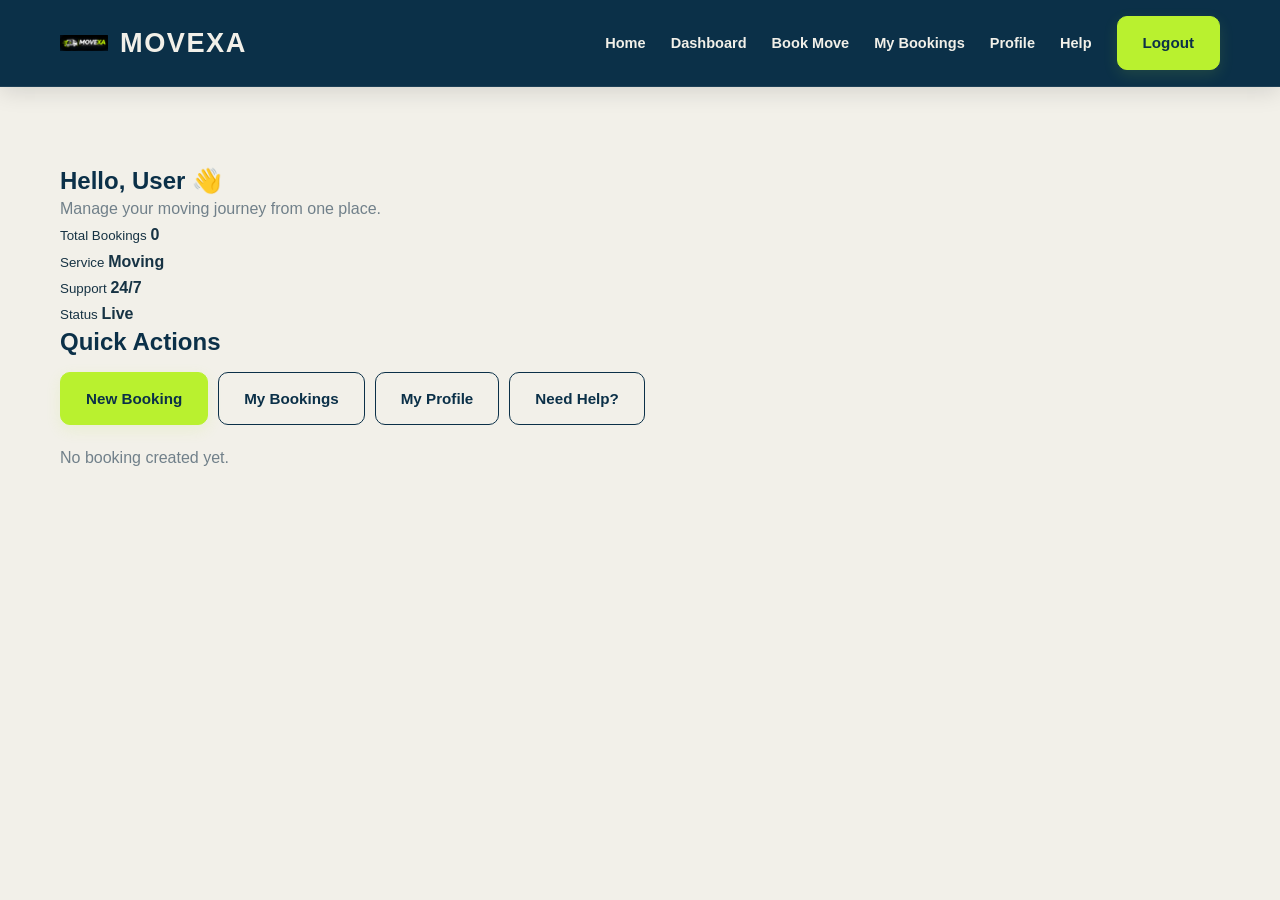
==== html/dashboard.html @ 4fb20a84 "Initial MOVEXA project upload" ====
<!DOCTYPE html>
<html lang="en">

<head>

    <meta charset="UTF-8">

    <meta name="viewport"
        content="width=device-width, initial-scale=1.0">

    <title>MOVEXA | Dashboard</title>

    <link rel="stylesheet"
        href="../css/style.css">

</head>

<body>

<header class="navbar">

    <div class="container nav-inner">

        <a class="logo" href="index.html">

            <img src="../images/logo.png"
                alt="MOVEXA Logo">

            MOVEXA

        </a>

        <nav class="nav-links">

            <a href="index.html">Home</a>

            <a href="dashboard.html">Dashboard</a>

            <a href="booking.html">Book Move</a>

            <a href="bookings.html">My Bookings</a>

            <a href="profile.html">Profile</a>

            <a href="help.html">Help</a>

            <button
                class="btn btn-primary"
                onclick="logout()">

                Logout

            </button>

        </nav>

    </div>

</header>


<section class="page">

    <div class="container">

        <div class="page-title">

            <h1>
                Hello,
                <span id="userName">User</span> 👋
            </h1>

            <p>
                Manage your moving journey
                from one place.
            </p>

        </div>


        <div class="dashboard-grid">

            <div class="stat">

                <small>
                    Total Bookings
                </small>

                <strong id="totalBookings">
                    0
                </strong>

            </div>


            <div class="stat">

                <small>
                    Service
                </small>

                <strong>
                    Moving
                </strong>

            </div>


            <div class="stat">

                <small>
                    Support
                </small>

                <strong>
                    24/7
                </strong>

            </div>


            <div class="stat">

                <small>
                    Status
                </small>

                <strong>
                    Live
                </strong>

            </div>

        </div>


        <div class="card">

            <h2>
                Quick Actions
            </h2>


            <div
                style="display:flex;gap:10px;flex-wrap:wrap;margin-top:15px">

                <a
                    class="btn btn-primary"
                    href="booking.html">

                    New Booking

                </a>


                <a
                    class="btn btn-secondary"
                    href="bookings.html">

                    My Bookings

                </a>


                <a
                    class="btn btn-secondary"
                    href="profile.html">

                    My Profile

                </a>


                <a
                    class="btn btn-secondary"
                    href="help.html">

                    Need Help?

                </a>

            </div>


            <p
                id="lastBooking"
                class="muted"
                style="margin-top:20px">

                No booking created yet.

            </p>

        </div>

    </div>

</section>


<script src="../js/script.js"></script>

</body>
</html>
---- css/style.css ----
/* =========================================================
   MOVEXA - COMPLETE WEBSITE STYLESHEET
   Theme: Deep Midnight Teal + Soft Pearl + Neon Lime
   Homepage: Premium Reference-Inspired Design
   Other Pages: Login, Register, Booking, Dashboard, Admin,
                Profile, Contact, Help and About
========================================================= */


/* =========================================================
   1. ROOT VARIABLES
========================================================= */

:root {
    --primary: #0B3048;
    --primary-dark: #08283D;
    --primary-light: #164B63;

    --background: #F2F0E9;
    --surface: #FFFFFF;
    --surface-light: #F8F9F5;

    --accent: #B9F12F;
    --accent-hover: #A6DC20;

    --text: #173344;
    --muted: #71808A;

    --border: #DDE3E4;
    --border-dark: #C8D2D5;

    --success: #18865B;
    --success-bg: #E2F6E9;

    --warning: #D99B25;
    --warning-bg: #FFF2D5;

    --danger: #D94848;
    --danger-bg: #FCE5E5;

    --info: #17577C;
    --info-bg: #E3EFF8;

    --shadow-sm: 0 5px 15px rgba(11, 48, 72, 0.06);
    --shadow: 0 12px 35px rgba(11, 48, 72, 0.09);
    --shadow-lg: 0 20px 50px rgba(11, 48, 72, 0.14);

    --radius-sm: 8px;
    --radius: 16px;
    --radius-lg: 22px;

    --transition: all 0.25s ease;
}


/* =========================================================
   2. RESET AND BASE STYLES
========================================================= */

* {
    margin: 0;
    padding: 0;
    box-sizing: border-box;
}

html {
    scroll-behavior: smooth;
    scroll-padding-top: 100px;
}

body {
    font-family: "Segoe UI", Arial, sans-serif;
    background: var(--background);
    color: var(--text);
    line-height: 1.65;
    overflow-x: hidden;
}

img {
    display: block;
    max-width: 100%;
}

a {
    color: var(--primary-light);
    text-decoration: none;
    transition: var(--transition);
}

a:hover {
    color: var(--primary);
}

button,
input,
select,
textarea {
    font: inherit;
}

button {
    cursor: pointer;
}

ul,
ol {
    list-style-position: inside;
}

h1,
h2,
h3,
h4,
h5,
h6 {
    color: var(--primary);
    line-height: 1.2;
    font-weight: 750;
}

p {
    color: var(--muted);
}

::selection {
    background: var(--accent);
    color: var(--primary);
}


/* =========================================================
   3. COMMON LAYOUT
========================================================= */

.container {
    width: min(1160px, 92%);
    margin: 0 auto;
}

section {
    padding: 80px 0;
}

.center {
    text-align: center;
}

.muted {
    color: var(--muted);
}

.text-primary {
    color: var(--primary);
}

.text-success {
    color: var(--success);
}

.text-danger {
    color: var(--danger);
}

.text-warning {
    color: var(--warning);
}

.hidden {
    display: none !important;
}


/* =========================================================
   4. NAVBAR
========================================================= */

.navbar {
    width: 100%;
    background: var(--primary);
    position: sticky;
    top: 0;
    z-index: 1000;
    border-bottom: 1px solid rgba(255, 255, 255, 0.08);
    box-shadow: 0 5px 22px rgba(0, 0, 0, 0.12);
}

.nav-inner {
    width: min(1160px, 92%);
    min-height: 86px;
    margin: auto;
    display: flex;
    align-items: center;
    justify-content: space-between;
    gap: 25px;
}


/* Logo */

.logo {
    display: flex;
    align-items: center;
    gap: 12px;
    color: var(--background);
    font-size: 1.7rem;
    font-weight: 850;
    letter-spacing: 1.5px;
    flex-shrink: 0;
}

.logo img {
    width: 48px;
    height: 48px;
    object-fit: contain;
}

.logo:hover {
    color: var(--accent);
}


/* Navigation Links */

.nav-links {
    display: flex;
    align-items: center;
    justify-content: flex-end;
    gap: 25px;
}

.nav-links a {
    color: #F2F0E9;
    font-size: 0.91rem;
    font-weight: 650;
    white-space: nowrap;
    transition: var(--transition);
}

.nav-links a:hover,
.nav-links a.active {
    color: var(--accent);
}


/* Login Navigation */

.nav-links .nav-login {
    padding: 10px 16px;
    border: 1px solid rgba(255, 255, 255, 0.35);
    border-radius: var(--radius-sm);
}

.nav-links .nav-login:hover {
    border-color: var(--accent);
}


/* Register and Book Navigation */

.nav-links .nav-register {
    padding: 12px 19px;
    background: var(--accent);
    color: var(--primary);
    border-radius: var(--radius-sm);
    font-weight: 800;
}

.nav-links .nav-register:hover {
    background: var(--accent-hover);
    color: var(--primary);
    transform: translateY(-2px);
}


/* Dynamic Auth Navigation */

#authArea {
    display: flex;
    align-items: center;
    gap: 15px;
}

#authArea a {
    color: var(--background);
    font-weight: 650;
}


/* =========================================================
   5. BUTTONS
========================================================= */

.btn {
    display: inline-flex;
    align-items: center;
    justify-content: center;
    gap: 9px;

    padding: 13px 25px;

    border: 1px solid transparent;
    border-radius: 10px;

    background: var(--accent);
    color: var(--primary);

    font-size: 0.95rem;
    font-weight: 800;

    cursor: pointer;
    transition: var(--transition);

    box-shadow: 0 5px 15px rgba(185, 241, 47, 0.12);
}

.btn:hover {
    background: var(--accent-hover);
    color: var(--primary);
    transform: translateY(-3px);
    box-shadow: 0 9px 22px rgba(185, 241, 47, 0.24);
}

.btn:active {
    transform: translateY(0);
}


/* Primary Button */

.btn-primary {
    background: var(--accent);
    color: var(--primary);
    border-color: var(--accent);
}

.btn-primary:hover {
    background: var(--accent-hover);
    color: var(--primary);
}


/* Secondary Button */

.btn-secondary {
    background: transparent;
    color: var(--primary);
    border: 1px solid var(--primary);
    box-shadow: none;
}

.btn-secondary:hover {
    background: var(--primary);
    color: var(--background);
}


/* Dark Button */

.btn-dark {
    background: var(--primary);
    color: var(--background);
    border-color: var(--primary);
}

.btn-dark:hover {
    background: var(--primary-light);
    color: #FFFFFF;
}


/* Danger Button */

.btn-danger {
    background: var(--danger);
    color: #FFFFFF;
    border-color: var(--danger);
    box-shadow: none;
}

.btn-danger:hover {
    background: #BD3535;
    color: #FFFFFF;
}


/* Success Button */

.btn-success {
    background: var(--success);
    color: #FFFFFF;
    border-color: var(--success);
    box-shadow: none;
}

.btn-success:hover {
    background: #116C48;
    color: #FFFFFF;
}


/* =========================================================
   6. HOMEPAGE HERO SECTION
========================================================= */

.hero {
    position: relative;
    background: var(--background);
    color: var(--primary);
    padding: 85px 0 75px;
    overflow: hidden;
}

.hero-grid {
    display: grid;
    grid-template-columns: 1.05fr 0.95fr;
    align-items: center;
    gap: 65px;
}

.hero-content {
    max-width: 620px;
}


/* Hero Label */

.hero-label {
    display: inline-block;
    color: #527080;
    font-size: 0.78rem;
    font-weight: 850;
    letter-spacing: 3px;
    margin-bottom: 23px;
}


/* Hero Heading */

.hero h1 {
    color: var(--primary);
    font-size: clamp(3.2rem, 5.5vw, 5.2rem);
    line-height: 1.04;
    letter-spacing: -3px;
    font-weight: 850;
}

.hero h1 span {
    color: #8BBE16;
}


/* Hero Description */

.hero p {
    color: #647681;
    font-size: 1.06rem;
    line-height: 1.8;
    max-width: 510px;
    margin: 24px 0 30px;
}


/* Hero Buttons */

.hero-buttons {
    display: flex;
    flex-wrap: wrap;
    align-items: center;
    gap: 15px;
}

.hero-buttons .btn {
    min-height: 52px;
    padding: 14px 23px;
    border-radius: 8px;
}

.hero-buttons .btn-primary {
    background: var(--accent);
    color: var(--primary);
    border: 1px solid var(--accent);
}

.hero-buttons .btn-primary:hover {
    background: var(--accent-hover);
    color: var(--primary);
}

.hero-buttons .btn-secondary {
    background: transparent;
    color: var(--primary);
    border: 1px solid #AAB8B9;
    box-shadow: none;
}

.hero-buttons .btn-secondary:hover {
    background: var(--primary);
    color: var(--background);
    border-color: var(--primary);
}


/* Hero Statistics */

.hero-trust {
    display: flex;
    flex-wrap: wrap;
    gap: 35px;
    margin-top: 42px;
    padding-top: 25px;
    border-top: 1px solid #D9DEDA;
}

.trust-item {
    display: flex;
    flex-direction: column;
    gap: 3px;
}

.trust-item strong {
    color: var(--primary);
    font-size: 1.75rem;
    line-height: 1.2;
    font-weight: 850;
}

.trust-item strong span {
    color: #8BBE16;
}

.trust-item small {
    color: var(--muted);
    font-size: 0.8rem;
}


/* Hero Image */

.hero-image-box {
    position: relative;
    width: 100%;
    min-width: 0;
    overflow: hidden;
    border-radius: 22px;
    background: #DDE6DF;
    box-shadow: var(--shadow-lg);
}

.hero-image-box > img {
    width: 100%;
    height: 440px;
    object-fit: cover;
    display: block;
    transition: transform 0.5s ease;
}

.hero-image-box:hover > img {
    transform: scale(1.035);
}


/* Hero Image Caption */

.hero-image-caption {
    position: absolute;
    left: 18px;
    right: 18px;
    bottom: 18px;

    display: flex;
    align-items: center;
    gap: 13px;

    padding: 15px 18px;

    background: rgba(255, 255, 255, 0.95);
    border-radius: 12px;

    box-shadow: var(--shadow);
}

.caption-icon {
    width: 38px;
    height: 38px;
    flex-shrink: 0;

    display: grid;
    place-items: center;

    border-radius: 50%;
    background: var(--accent);
    color: var(--primary);

    font-size: 1.2rem;
    font-weight: 900;
}

.hero-image-caption strong,
.hero-image-caption small {
    display: block;
}

.hero-image-caption strong {
    color: var(--primary);
    font-size: 0.92rem;
}

.hero-image-caption small {
    color: var(--muted);
    font-size: 0.8rem;
}


/* Compatibility with older hero classes */

.hero-image {
    width: 100%;
    overflow: hidden;
    border-radius: 20px;
}

.hero-image img {
    width: 100%;
    height: 410px;
    object-fit: cover;
    border-radius: 20px;
}

.hero-content .tag,
.hero-tag {
    color: #769D16;
    text-transform: uppercase;
    font-size: 0.82rem;
    font-weight: 800;
    letter-spacing: 3px;
}


/* =========================================================
   7. HOMEPAGE FEATURE BAR
========================================================= */

.feature-bar {
    background: var(--primary);
    padding: 25px 0;
}

.feature-bar-grid {
    display: grid;
    grid-template-columns: repeat(4, 1fr);
    gap: 20px;
}

.feature-item {
    display: flex;
    align-items: center;
    gap: 13px;
    padding: 10px;
}

.feature-symbol {
    width: 43px;
    height: 43px;
    flex-shrink: 0;

    display: grid;
    place-items: center;

    background: rgba(185, 241, 47, 0.12);
    border: 1px solid rgba(185, 241, 47, 0.35);
    color: var(--accent);

    border-radius: 50%;
    font-size: 1.25rem;
    font-weight: 800;
}

.feature-item strong,
.feature-item small {
    display: block;
}

.feature-item strong {
    color: #FFFFFF;
    font-size: 0.91rem;
}

.feature-item small {
    color: #B9C9CE;
    font-size: 0.77rem;
}


/* =========================================================
   8. SECTION HEADINGS
========================================================= */

.section-heading {
    text-align: center;
    max-width: 760px;
    margin: 0 auto 48px;
}

.section-label {
    display: inline-block;
    color: #769D16;
    font-size: 0.76rem;
    font-weight: 850;
    letter-spacing: 2.5px;
    margin-bottom: 13px;
}

.section-heading h2,
.why-content h2 {
    color: var(--primary);
    font-size: clamp(2rem, 4vw, 3rem);
    letter-spacing: -1.2px;
}

.section-heading p {
    margin-top: 14px;
    font-size: 1rem;
    line-height: 1.7;
}


/* =========================================================
   9. SERVICES SECTION
========================================================= */

.services-section {
    background: var(--background);
    padding: 90px 0;
}

.services-grid {
    display: grid;
    grid-template-columns: repeat(3, 1fr);
    gap: 25px;
}

.service-card {
    padding: 0;
    overflow: hidden;

    background: var(--surface);
    border: 1px solid var(--border);
    border-radius: 17px;

    box-shadow: var(--shadow-sm);
    transition: var(--transition);
}

.service-card:hover {
    transform: translateY(-7px);
    border-color: var(--accent);
    box-shadow: var(--shadow);
}


/* Service Image Wrapper */

.service-image {
    width: 100%;
    height: 220px;
    overflow: hidden;
    background: #E5EAE6;
}

.service-image img {
    width: 100%;
    height: 100%;
    object-fit: cover;
    margin: 0;
    border-radius: 0;
    transition: transform 0.4s ease;
}

.service-card:hover .service-image img {
    transform: scale(1.04);
}


/* Old Service Image Compatibility */

.service-card > img {
    width: 100%;
    height: 190px;
    object-fit: cover;
    margin-bottom: 0;
    border-radius: 12px;
}


/* Service Content */

.service-content {
    padding: 25px;
}

.service-number {
    display: inline-block;
    color: #8BBE16;
    font-size: 0.83rem;
    font-weight: 900;
    margin-bottom: 12px;
}

.service-card h3 {
    color: var(--primary);
    font-size: 1.3rem;
    margin-bottom: 12px;
}

.service-card p {
    font-size: 0.95rem;
    line-height: 1.75;
}

.service-link {
    display: inline-block;
    color: var(--primary);
    font-weight: 800;
    margin-top: 20px;
}

.service-link:hover {
    color: #769D16;
}


/* =========================================================
   10. WHY CHOOSE MOVEXA
========================================================= */

.why-section {
    background: var(--surface);
    padding: 90px 0;
}

.why-grid {
    display: grid;
    grid-template-columns: 1fr 1fr;
    align-items: center;
    gap: 65px;
}

.why-image {
    overflow: hidden;
    border-radius: 20px;
    background: #E5EAE6;
    box-shadow: var(--shadow);
}

.why-image img {
    width: 100%;
    height: 440px;
    object-fit: cover;
}

.why-content > p {
    margin: 18px 0 28px;
    line-height: 1.8;
}

.why-list {
    display: flex;
    flex-direction: column;
    gap: 23px;
}

.why-item {
    display: flex;
    align-items: flex-start;
    gap: 15px;
}

.why-icon {
    width: 35px;
    height: 35px;
    flex-shrink: 0;

    display: grid;
    place-items: center;

    background: var(--accent);
    color: var(--primary);
    border-radius: 50%;

    font-weight: 900;
}

.why-item h3 {
    font-size: 1.05rem;
    margin-bottom: 5px;
}

.why-item p {
    font-size: 0.9rem;
    line-height: 1.65;
}


/* =========================================================
   11. HOW IT WORKS
========================================================= */

.steps-section {
    background: var(--background);
    padding: 90px 0;
}

.steps-grid {
    display: grid;
    grid-template-columns: repeat(3, 1fr);
    gap: 23px;
}

.step-card {
    text-align: left;
    padding: 32px;

    background: var(--surface);
    border: 1px solid var(--border);
    border-radius: var(--radius);

    box-shadow: var(--shadow-sm);
    transition: var(--transition);
}

.step-card:hover {
    transform: translateY(-6px);
    border-color: var(--accent);
    box-shadow: var(--shadow);
}

.step-number {
    width: 49px;
    height: 49px;

    display: grid;
    place-items: center;

    margin: 0 0 23px;

    background: var(--accent);
    color: var(--primary);
    border-radius: 12px;

    font-weight: 900;
}

.step-card h3 {
    margin-bottom: 12px;
    font-size: 1.15rem;
}

.step-card p {
    font-size: 0.92rem;
    line-height: 1.7;
}


/* =========================================================
   12. CTA SECTION
========================================================= */

.cta-section {
    background: var(--surface);
    padding: 70px 0;
}

.cta-box {
    display: flex;
    align-items: center;
    justify-content: space-between;
    gap: 30px;

    padding: 55px;

    background: var(--primary);
    border-radius: 20px;
}

.cta-box h2 {
    color: #FFFFFF;
    font-size: clamp(1.8rem, 3vw, 2.7rem);
    margin-bottom: 13px;
}

.cta-box p {
    color: #C5D3D8;
}

.cta-box .section-label {
    color: var(--accent);
}

.cta {
    background: var(--primary);
    color: var(--background);
    text-align: center;
    border-radius: 24px;
    padding: 55px 30px;
}

.cta h2 {
    color: var(--background);
    margin-bottom: 15px;
}

.cta p {
    color: #D0DCE0;
    margin-bottom: 25px;
}


/* =========================================================
   13. FOOTER
========================================================= */

.footer,
footer {
    background: var(--primary-dark);
    color: var(--background);
    padding: 65px 0 0;
    margin-top: 0;
}

.footer-grid {
    display: grid;
    grid-template-columns: 1.4fr 1fr 1fr 1.2fr;
    gap: 35px;
}

.footer-logo {
    display: inline-block;
    color: #FFFFFF;
    font-size: 1.7rem;
    font-weight: 900;
    letter-spacing: 1.5px;
    margin-bottom: 12px;
}

.footer-logo:hover {
    color: var(--accent);
}

.footer-tagline {
    color: var(--accent) !important;
    font-weight: 700;
    margin-bottom: 10px;
}

.footer-grid h3,
footer h3,
footer h4 {
    color: #FFFFFF;
    font-size: 1.05rem;
    margin-bottom: 18px;
}

.footer-grid p,
footer p {
    color: #C5D3D8;
    font-size: 0.9rem;
    line-height: 1.8;
}

.footer-grid a:not(.footer-logo),
footer a:not(.footer-logo) {
    display: block;
    width: fit-content;
    color: #C5D3D8;
    margin-bottom: 11px;
    font-size: 0.9rem;
}

.footer-grid a:hover,
footer a:hover {
    color: var(--accent);
}

.footer-grid .footer-help,
.footer-help {
    color: var(--accent) !important;
    font-weight: 800;
    margin-top: 14px;
}


/* Footer Bottom */

.footer-bottom {
    border-top: 1px solid rgba(242, 240, 233, 0.17);
    margin-top: 50px;
    padding: 20px 0;
}

.footer-bottom-inner {
    display: flex;
    align-items: center;
    justify-content: space-between;
    gap: 15px;
}

.footer-bottom p {
    color: #AFC1C8;
    font-size: 0.83rem;
}


/* =========================================================
   14. FORMS
========================================================= */

.form-section {
    min-height: 75vh;
    display: flex;
    align-items: center;
    justify-content: center;
    padding: 60px 18px;
}

.form-container,
.auth-card {
    width: min(560px, 100%);
    background: var(--surface);
    border: 1px solid var(--border);
    padding: 38px;
    border-radius: var(--radius-lg);
    box-shadow: var(--shadow);
}

.form-container h1,
.auth-card h1 {
    font-size: 2.1rem;
    margin-bottom: 8px;
}

.form-container > p,
.auth-card > p {
    margin-bottom: 25px;
}

.form-container form,
.auth-card form {
    display: flex;
    flex-direction: column;
    gap: 15px;
}


/* Labels */

label {
    display: block;
    color: var(--primary);
    font-weight: 650;
    margin-bottom: 6px;
}


/* Inputs */

input,
select,
textarea {
    width: 100%;
    padding: 13px 15px;

    background: #FCFCFA;
    color: var(--text);

    border: 1px solid var(--border);
    border-radius: 10px;

    outline: none;
    transition: var(--transition);
}

input:focus,
select:focus,
textarea:focus {
    border-color: var(--primary-light);
    box-shadow: 0 0 0 3px rgba(11, 48, 72, 0.09);
    background: #FFFFFF;
}

input::placeholder,
textarea::placeholder {
    color: #9AA5AA;
}

textarea {
    min-height: 120px;
    resize: vertical;
}

input[type="checkbox"],
input[type="radio"] {
    width: auto;
}

input[type="file"] {
    padding: 10px;
}

input:disabled,
select:disabled,
textarea:disabled {
    background: #ECEFEC;
    cursor: not-allowed;
}


/* Form Buttons */

.form-container .btn,
.auth-card .btn {
    width: 100%;
    margin-top: 8px;
}

.form-container a,
.auth-card a {
    color: var(--primary-light);
    font-weight: 700;
}


/* =========================================================
   15. ALERT MESSAGES
========================================================= */

.alert {
    display: none;
    padding: 13px 16px;
    margin: 15px 0;
    border-radius: 9px;
    font-size: 0.92rem;
    font-weight: 650;
}

.alert.show {
    display: block;
}

.alert.success {
    background: var(--success-bg);
    color: var(--success);
    border: 1px solid #B7E6C7;
}

.alert.error {
    background: var(--danger-bg);
    color: var(--danger);
    border: 1px solid #F3BDBD;
}

.alert.warning {
    background: var(--warning-bg);
    color: #91600B;
    border: 1px solid #F2D69B;
}


/* =========================================================
   16. DASHBOARD
========================================================= */

.dashboard {
    padding: 45px 0;
    min-height: 70vh;
}

.dashboard h1 {
    font-size: 2.4rem;
    margin-bottom: 25px;
}

.dashboard h2 {
    margin-bottom: 20px;
}

.stats-grid {
    display: grid;
    grid-template-columns: repeat(4, 1fr);
    gap: 20px;
    margin-bottom: 35px;
}

.stat-card {
    background: var(--surface);
    border: 1px solid var(--border);
    border-radius: var(--radius);
    padding: 25px;
    box-shadow: var(--shadow-sm);
    transition: var(--transition);
}

.stat-card:hover {
    transform: translateY(-4px);
    box-shadow: var(--shadow);
}

.stat-card h3 {
    font-size: 2rem;
    margin-top: 8px;
    color: var(--primary);
}

.stat-card p {
    font-size: 0.9rem;
}


/* =========================================================
   17. TABLES
========================================================= */

.table-container {
    width: 100%;
    overflow-x: auto;

    background: var(--surface);
    border-radius: var(--radius);
    border: 1px solid var(--border);

    box-shadow: var(--shadow-sm);
}

table {
    width: 100%;
    border-collapse: collapse;
    min-width: 600px;
}

th {
    background: var(--primary);
    color: var(--background);
    text-align: left;
    padding: 16px;
    font-size: 0.92rem;
    white-space: nowrap;
}

td {
    padding: 15px 16px;
    border-bottom: 1px solid var(--border);
    color: var(--text);
    font-size: 0.92rem;
}

tr:last-child td {
    border-bottom: none;
}

tr:hover td {
    background: #F7F8F2;
}

td .btn {
    padding: 8px 13px;
    font-size: 0.83rem;
}

td select {
    min-width: 120px;
    padding: 9px 11px;
}


/* =========================================================
   18. STATUS BADGES
========================================================= */

.badge {
    display: inline-block;
    padding: 5px 12px;
    border-radius: 30px;
    font-size: 0.8rem;
    font-weight: 750;
    white-space: nowrap;
}

.badge-pending {
    background: var(--warning-bg);
    color: #91600B;
}

.badge-confirmed,
.badge-completed {
    background: var(--success-bg);
    color: #176A3D;
}

.badge-assigned {
    background: var(--info-bg);
    color: #17577C;
}

.badge-transit {
    background: #E9E7FC;
    color: #5143A5;
}

.badge-danger {
    background: var(--danger-bg);
    color: var(--danger);
}

.badge.resolved {
    background: var(--success-bg);
    color: var(--success);
}

.badge.new {
    background: var(--info-bg);
    color: var(--info);
}


/* =========================================================
   19. PROFILE
========================================================= */

.profile-card {
    background: var(--surface);
    padding: 35px;
    border-radius: 20px;
    border: 1px solid var(--border);
    box-shadow: var(--shadow);
    max-width: 750px;
    margin: 35px auto;
}

.profile-card h2 {
    margin-bottom: 22px;
}

.profile-card form {
    display: flex;
    flex-direction: column;
    gap: 15px;
}


/* =========================================================
   20. HELP, CONTACT AND ABOUT
========================================================= */

.help-grid,
.contact-grid,
.about-grid {
    display: grid;
    grid-template-columns: repeat(2, 1fr);
    gap: 35px;
    align-items: center;
}

.help-card,
.contact-card,
.about-card {
    background: var(--surface);
    padding: 30px;
    border: 1px solid var(--border);
    border-radius: var(--radius);
    box-shadow: var(--shadow-sm);
}

.help-card h3,
.contact-card h3,
.about-card h3 {
    margin-bottom: 12px;
}

.help-card p,
.contact-card p,
.about-card p {
    line-height: 1.75;
}

.help-card a,
.contact-card a,
.about-card a {
    color: var(--primary-light);
    font-weight: 700;
}


/* =========================================================
   21. BOOKING CARDS
========================================================= */

.booking-grid {
    display: grid;
    grid-template-columns: repeat(2, 1fr);
    gap: 22px;
}

.booking-card {
    background: var(--surface);
    border: 1px solid var(--border);
    border-radius: var(--radius);
    padding: 25px;
    box-shadow: var(--shadow-sm);
    transition: var(--transition);
}

.booking-card:hover {
    transform: translateY(-4px);
    border-color: var(--accent);
    box-shadow: var(--shadow);
}

.booking-card h3 {
    margin-bottom: 12px;
}

.booking-card p {
    margin-bottom: 10px;
}


/* =========================================================
   22. ADMIN PANEL
========================================================= */

.admin-panel {
    background: var(--surface);
    padding: 28px;
    border: 1px solid var(--border);
    border-radius: var(--radius);
    box-shadow: var(--shadow-sm);
    margin-bottom: 25px;
}

.admin-panel h2 {
    font-size: 1.7rem;
    margin-bottom: 20px;
}

.admin-panel .table-container {
    margin-top: 15px;
}


/* =========================================================
   23. GENERAL CARDS AND FEATURES
========================================================= */

.features-grid {
    display: grid;
    grid-template-columns: repeat(3, 1fr);
    gap: 25px;
}

.feature-card {
    background: var(--surface);
    border: 1px solid var(--border);
    padding: 30px;
    border-radius: var(--radius);
    box-shadow: var(--shadow-sm);
    transition: var(--transition);
}

.feature-card:hover {
    transform: translateY(-7px);
    border-color: var(--accent);
    box-shadow: var(--shadow);
}

.feature-card h3 {
    margin-bottom: 12px;
}

.feature-card p {
    font-size: 0.95rem;
}


/* =========================================================
   24. GENERAL IMAGE STYLES
========================================================= */

img {
    transition: filter 0.3s ease, transform 0.3s ease;
}

.service-card img,
.hero-image img {
    filter: saturate(0.92) contrast(1.02);
}

.service-card img:hover {
    filter: saturate(1.05);
}


/* =========================================================
   25. GENERAL HOVER AND FOCUS EFFECTS
========================================================= */

button,
.btn,
.service-card,
.feature-card,
.booking-card {
    -webkit-tap-highlight-color: transparent;
}

button:focus-visible,
a:focus-visible,
input:focus-visible,
select:focus-visible,
textarea:focus-visible {
    outline: 3px solid var(--accent);
    outline-offset: 3px;
}


/* =========================================================
   26. EMPTY STATES
========================================================= */

.empty-state {
    text-align: center;
    padding: 45px 20px;
    background: var(--surface);
    border: 1px dashed var(--border-dark);
    border-radius: var(--radius);
}

.empty-state h3 {
    margin-bottom: 10px;
}

.empty-state p {
    margin-bottom: 18px;
}


/* =========================================================
   27. RESPONSIVE TABLET
========================================================= */

@media (max-width: 1000px) {

    .nav-inner {
        flex-wrap: wrap;
        justify-content: center;
        padding: 15px 0;
    }

    .nav-links {
        justify-content: center;
        flex-wrap: wrap;
        gap: 15px 20px;
    }

    .hero-grid {
        grid-template-columns: 1fr 0.9fr;
        gap: 30px;
    }

    .hero h1 {
        font-size: 3.4rem;
    }

    .hero-image-box > img {
        height: 380px;
    }

    .feature-bar-grid {
        grid-template-columns: repeat(2, 1fr);
    }

    .services-grid,
    .features-grid {
        grid-template-columns: repeat(2, 1fr);
    }

    .steps-grid {
        grid-template-columns: repeat(2, 1fr);
    }

    .stats-grid {
        grid-template-columns: repeat(2, 1fr);
    }

    .footer-grid {
        grid-template-columns: repeat(2, 1fr);
    }
}


/* =========================================================
   28. RESPONSIVE SMALL TABLET
========================================================= */

@media (max-width: 800px) {

    .hero-grid {
        grid-template-columns: 1fr;
        gap: 35px;
    }

    .hero-content {
        max-width: 700px;
    }

    .hero-image-box > img {
        height: 390px;
    }

    .why-grid {
        grid-template-columns: 1fr;
        gap: 35px;
    }

    .why-image img {
        height: 380px;
    }

    .cta-box {
        padding: 40px;
    }
}


/* =========================================================
   29. RESPONSIVE MOBILE
========================================================= */

@media (max-width: 650px) {

    section {
        padding: 55px 0;
    }

    .container {
        width: 90%;
    }


    /* Navbar */

    .nav-inner {
        align-items: center;
        flex-direction: column;
        gap: 14px;
    }

    .logo {
        font-size: 1.5rem;
    }

    .logo img {
        width: 42px;
        height: 42px;
    }

    .nav-links {
        width: 100%;
        justify-content: center;
        flex-wrap: wrap;
        gap: 12px 15px;
    }

    .nav-links a {
        font-size: 0.82rem;
    }

    .nav-links .nav-register {
        padding: 9px 13px;
    }


    /* Hero */

    .hero {
        padding: 55px 0;
    }

    .hero-grid {
        grid-template-columns: 1fr;
        gap: 35px;
    }

    .hero h1 {
        font-size: clamp(2.8rem, 12vw, 4rem);
        letter-spacing: -2px;
    }

    .hero p {
        font-size: 0.96rem;
    }

    .hero-buttons {
        gap: 11px;
    }

    .hero-trust {
        gap: 22px;
    }

    .trust-item strong {
        font-size: 1.5rem;
    }

    .trust-item small {
        font-size: 0.74rem;
    }

    .hero-image-box > img {
        height: 290px;
    }

    .hero-image-caption {
        left: 12px;
        right: 12px;
        bottom: 12px;
        padding: 11px;
    }


    /* Feature Bar */

    .feature-bar-grid {
        grid-template-columns: repeat(2, 1fr);
        gap: 10px;
    }

    .feature-item {
        gap: 9px;
        padding: 7px 0;
    }

    .feature-symbol {
        width: 36px;
        height: 36px;
    }

    .feature-item strong {
        font-size: 0.78rem;
    }

    .feature-item small {
        font-size: 0.69rem;
    }


    /* Headings */

    .section-heading {
        margin-bottom: 32px;
    }

    .section-heading h2,
    .why-content h2 {
        font-size: 2rem;
    }


    /* Cards */

    .services-grid,
    .features-grid,
    .steps-grid,
    .stats-grid,
    .booking-grid,
    .help-grid,
    .contact-grid,
    .about-grid {
        grid-template-columns: 1fr;
    }

    .service-image {
        height: 210px;
    }

    .why-image img {
        height: 300px;
    }


    /* CTA */

    .cta-box {
        flex-direction: column;
        align-items: flex-start;
        padding: 32px 23px;
    }

    .cta-box h2 {
        font-size: 1.9rem;
    }


    /* Footer */

    .footer-grid {
        grid-template-columns: 1fr 1fr;
        gap: 30px 20px;
    }

    .footer-bottom-inner {
        flex-direction: column;
        text-align: center;
    }


    /* Forms */

    .form-container,
    .auth-card {
        padding: 25px 20px;
    }


    /* Dashboard */

    .dashboard h1 {
        font-size: 1.9rem;
    }

    .profile-card {
        padding: 23px;
    }


    /* Admin */

    .admin-panel {
        padding: 20px 15px;
    }
}


/* =========================================================
   30. RESPONSIVE SMALL MOBILE
========================================================= */

@media (max-width: 380px) {

    .hero-buttons {
        flex-direction: column;
    }

    .hero-buttons .btn {
        width: 100%;
    }

    .hero-trust {
        gap: 15px;
    }

    .trust-item small {
        font-size: 0.68rem;
    }

    .feature-bar-grid {
        grid-template-columns: 1fr;
    }

    .footer-grid {
        grid-template-columns: 1fr;
    }

    .nav-links {
        gap: 10px;
    }

    .nav-links a {
        font-size: 0.77rem;
    }
}


/* =========================================================
   31. LARGE DESKTOP
========================================================= */

@media (min-width: 1400px) {

    .container {
        width: min(1240px, 90%);
    }

    .hero {
        padding: 100px 0 90px;
    }

    .hero-image-box > img {
        height: 490px;
    }
}


/* =========================================================
   32. REDUCED MOTION ACCESSIBILITY
========================================================= */

@media (prefers-reduced-motion: reduce) {

    *,
    *::before,
    *::after {
        scroll-behavior: auto !important;
        transition-duration: 0.01ms !important;
        animation-duration: 0.01ms !important;
    }
}

/* ==========================================
   MOVEXA GLOBAL FORM INPUT HIGHLIGHT
   Light Lime Green Border Theme
========================================== */

:root {
    --input-border: #C8E58A;
    --input-border-hover: #A8D957;
    --input-border-focus: #B9F12F;
    --input-background: #FBFDF5;
    --input-text: #0B3048;
    --input-placeholder: #84939A;
    --input-focus-shadow: rgba(185, 241, 47, 0.22);
}

/* ALL INPUT FIELDS */

input,
textarea,
select {
    border: 1.5px solid var(--input-border) !important;
    background-color: var(--input-background) !important;
    color: var(--input-text) !important;
    border-radius: 9px;
    outline: none;
    transition: border-color 0.25s ease,
                box-shadow 0.25s ease,
                background-color 0.25s ease;
}

/* INPUT HOVER */

input:hover,
textarea:hover,
select:hover {
    border-color: var(--input-border-hover) !important;
}

/* INPUT FOCUS */

input:focus,
textarea:focus,
select:focus {
    border: 2px solid var(--input-border-focus) !important;
    background-color: #FFFFFF !important;
    box-shadow: 0 0 0 4px var(--input-focus-shadow) !important;
    outline: none !important;
}

/* PLACEHOLDER TEXT */

input::placeholder,
textarea::placeholder {
    color: var(--input-placeholder) !important;
    opacity: 1;
}

/* DROPDOWN */

select {
    cursor: pointer;
}

/* TEXTAREA */

textarea {
    min-height: 110px;
    resize: vertical;
}

/* CHECKBOX */

input[type="checkbox"] {
    accent-color: #8DBD22;
    cursor: pointer;
}

/* RADIO BUTTON */

input[type="radio"] {
    accent-color: #8DBD22;
    cursor: pointer;
}

/* FILE INPUT */

input[type="file"] {
    padding: 10px;
    cursor: pointer;
}

/* DISABLED INPUT */

input:disabled,
textarea:disabled,
select:disabled {
    background-color: #EEF2E7 !important;
    border-color: #D8E1C9 !important;
    cursor: not-allowed;
    opacity: 0.7;
}

/* AUTOFILL */

input:-webkit-autofill {
    -webkit-text-fill-color: #0B3048 !important;
    -webkit-box-shadow: 0 0 0 1000px #FBFDF5 inset !important;
    border: 1.5px solid #C8E58A !important;
}

/* MOVEXA FORM LABELS */

form label {
    color: #0B3048;
    font-weight: 650;
}

/* FORM FIELD SPACING */

form input:not([type="checkbox"]):not([type="radio"]),
form select,
form textarea {
    margin-bottom: 16px;
}

/* LOGIN AND REGISTER INPUTS */

.auth-input {
    border: 1.5px solid #C8E58A !important;
    background: #FBFDF5 !important;
}

.auth-input:focus {
    border: 2px solid #B9F12F !important;
    box-shadow: 0 0 0 4px rgba(185, 241, 47, 0.22) !important;
}

/* BOOKING AND HELP FORMS */

.booking-form input,
.booking-form select,
.booking-form textarea,
.help-form input,
.help-form select,
.help-form textarea {
    border: 1.5px solid #C8E58A !important;
    background: #FBFDF5 !important;
}

.booking-form input:focus,
.booking-form select:focus,
.booking-form textarea:focus,
.help-form input:focus,
.help-form select:focus,
.help-form textarea:focus {
    border: 2px solid #B9F12F !important;
    box-shadow: 0 0 0 4px rgba(185, 241, 47, 0.22) !important;
}

/* MOVEXA SUCCESS POPUP ANIMATION */

@keyframes popupFade {
    from {
        opacity: 0;
    }

    to {
        opacity: 1;
    }
}

@keyframes popupScale {
    from {
        opacity: 0;
        transform: scale(0.8) translateY(20px);
    }

    to {
        opacity: 1;
        transform: scale(1) translateY(0);
    }
}


/* =========================================================
   END OF MOVEXA COMPLETE STYLESHEET
========================================================= */
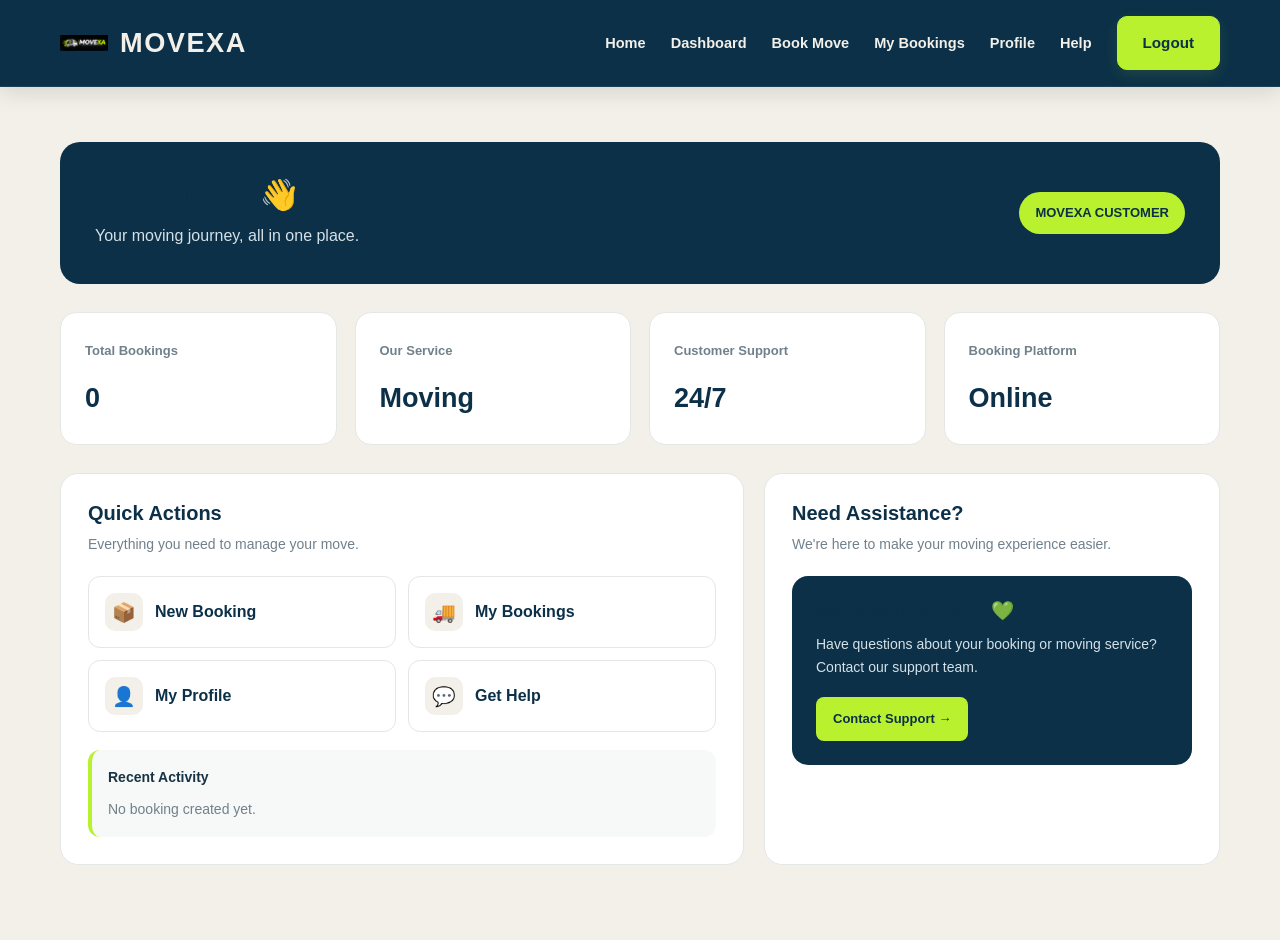
==== commit 4dd535a7: "Final MOVEXA website update" ====
--- a/html/dashboard.html
+++ b/html/dashboard.html
@@ -1,202 +1,367 @@
+
 <!DOCTYPE html>
 <html lang="en">
 
 <head>
-
     <meta charset="UTF-8">
-
-    <meta name="viewport"
-        content="width=device-width, initial-scale=1.0">
+    <meta name="viewport" content="width=device-width, initial-scale=1.0">
 
     <title>MOVEXA | Dashboard</title>
 
-    <link rel="stylesheet"
-        href="../css/style.css">
-
+    <link rel="stylesheet" href="../css/style.css">
+
+    <style>
+        :root {
+            --midnight: #0B3048;
+            --teal: #164B63;
+            --lime: #B9F12F;
+            --pearl: #F2F0E9;
+            --text: #173344;
+            --muted: #71808A;
+        }
+
+        body {
+            background: var(--pearl);
+            color: var(--text);
+        }
+
+        .dashboard-page {
+            padding: 55px 0 75px;
+            min-height: 85vh;
+        }
+
+        .welcome-section {
+            background: var(--midnight);
+            color: white;
+            padding: 35px;
+            border-radius: 20px;
+            margin-bottom: 28px;
+            display: flex;
+            justify-content: space-between;
+            align-items: center;
+            gap: 20px;
+            flex-wrap: wrap;
+        }
+
+        .welcome-section h1 {
+            font-size: 30px;
+            margin-bottom: 10px;
+        }
+
+        .welcome-section p {
+            color: #d5e1e7;
+        }
+
+        .welcome-tag {
+            background: var(--lime);
+            color: var(--midnight);
+            padding: 10px 16px;
+            border-radius: 30px;
+            font-weight: 700;
+            font-size: 13px;
+        }
+
+        .dashboard-grid {
+            display: grid;
+            grid-template-columns: repeat(4, 1fr);
+            gap: 18px;
+            margin-bottom: 28px;
+        }
+
+        .dashboard-stat {
+            background: white;
+            padding: 24px;
+            border-radius: 16px;
+            border: 1px solid #e3e7e6;
+            transition: transform .2s, box-shadow .2s;
+        }
+
+        .dashboard-stat:hover {
+            transform: translateY(-4px);
+            box-shadow: 0 10px 25px #0b304815;
+        }
+
+        .dashboard-stat small {
+            color: var(--muted);
+            font-size: 13px;
+            font-weight: 600;
+        }
+
+        .dashboard-stat strong {
+            display: block;
+            color: var(--midnight);
+            font-size: 27px;
+            margin-top: 12px;
+        }
+
+        .dashboard-content {
+            display: grid;
+            grid-template-columns: 1.5fr 1fr;
+            gap: 20px;
+        }
+
+        .dashboard-card {
+            background: white;
+            padding: 27px;
+            border-radius: 18px;
+            border: 1px solid #e3e7e6;
+        }
+
+        .dashboard-card h2 {
+            color: var(--midnight);
+            font-size: 20px;
+            margin-bottom: 8px;
+        }
+
+        .dashboard-card .description {
+            color: var(--muted);
+            font-size: 14px;
+            margin-bottom: 20px;
+        }
+
+        .action-list {
+            display: grid;
+            grid-template-columns: repeat(2, 1fr);
+            gap: 12px;
+        }
+
+        .action-link {
+            display: flex;
+            align-items: center;
+            gap: 12px;
+            padding: 16px;
+            border: 1px solid #e3e7e6;
+            border-radius: 12px;
+            color: var(--midnight);
+            text-decoration: none;
+            font-weight: 600;
+            transition: .2s;
+        }
+
+        .action-link:hover {
+            border-color: var(--lime);
+            background: #f8fce9;
+            transform: translateY(-2px);
+        }
+
+        .action-icon {
+            width: 38px;
+            height: 38px;
+            display: grid;
+            place-items: center;
+            background: var(--pearl);
+            border-radius: 10px;
+            font-size: 19px;
+        }
+
+        .last-booking {
+            background: #f7f9f8;
+            padding: 16px;
+            border-radius: 12px;
+            border-left: 4px solid var(--lime);
+            color: var(--text);
+            margin-top: 18px;
+            font-size: 14px;
+        }
+
+        .support-box {
+            background: var(--midnight);
+            color: white;
+            padding: 24px;
+            border-radius: 16px;
+            margin-top: 18px;
+        }
+
+        .support-box p {
+            color: #d5e1e7;
+            font-size: 14px;
+            margin: 10px 0 18px;
+        }
+
+        .support-box a {
+            display: inline-block;
+            background: var(--lime);
+            color: var(--midnight);
+            text-decoration: none;
+            padding: 11px 17px;
+            border-radius: 8px;
+            font-weight: 700;
+            font-size: 13px;
+        }
+
+        @media (max-width: 900px) {
+            .dashboard-grid {
+                grid-template-columns: repeat(2, 1fr);
+            }
+
+            .dashboard-content {
+                grid-template-columns: 1fr;
+            }
+        }
+
+        @media (max-width: 550px) {
+            .dashboard-page {
+                padding: 30px 0 50px;
+            }
+
+            .welcome-section {
+                padding: 25px;
+            }
+
+            .welcome-section h1 {
+                font-size: 24px;
+            }
+
+            .dashboard-grid {
+                gap: 12px;
+            }
+
+            .dashboard-stat {
+                padding: 18px;
+            }
+
+            .dashboard-stat strong {
+                font-size: 23px;
+            }
+
+            .action-list {
+                grid-template-columns: 1fr;
+            }
+
+            .dashboard-card {
+                padding: 20px;
+            }
+        }
+    </style>
 </head>
 
 <body>
 
 <header class="navbar">
-
     <div class="container nav-inner">
 
         <a class="logo" href="index.html">
-
-            <img src="../images/logo.png"
-                alt="MOVEXA Logo">
-
+            <img src="../images/logo.png" alt="MOVEXA Logo">
             MOVEXA
-
         </a>
 
         <nav class="nav-links">
-
             <a href="index.html">Home</a>
-
             <a href="dashboard.html">Dashboard</a>
-
             <a href="booking.html">Book Move</a>
-
             <a href="bookings.html">My Bookings</a>
-
             <a href="profile.html">Profile</a>
-
             <a href="help.html">Help</a>
 
-            <button
-                class="btn btn-primary"
-                onclick="logout()">
-
+            <button class="btn btn-primary" onclick="logout()">
                 Logout
-
             </button>
-
         </nav>
 
     </div>
-
 </header>
 
-
-<section class="page">
-
+<section class="dashboard-page">
     <div class="container">
 
-        <div class="page-title">
-
-            <h1>
-                Hello,
-                <span id="userName">User</span> 👋
-            </h1>
-
-            <p>
-                Manage your moving journey
-                from one place.
-            </p>
-
+        <div class="welcome-section">
+            <div>
+                <h1>Hello, <span id="userName">User</span> 👋</h1>
+                <p>Your moving journey, all in one place.</p>
+            </div>
+
+            <span class="welcome-tag">MOVEXA CUSTOMER</span>
         </div>
 
-
         <div class="dashboard-grid">
 
-            <div class="stat">
-
-                <small>
-                    Total Bookings
-                </small>
-
-                <strong id="totalBookings">
-                    0
-                </strong>
-
-            </div>
-
-
-            <div class="stat">
-
-                <small>
-                    Service
-                </small>
-
-                <strong>
-                    Moving
-                </strong>
-
-            </div>
-
-
-            <div class="stat">
-
-                <small>
-                    Support
-                </small>
-
-                <strong>
-                    24/7
-                </strong>
-
-            </div>
-
-
-            <div class="stat">
-
-                <small>
-                    Status
-                </small>
-
-                <strong>
-                    Live
-                </strong>
-
+            <div class="dashboard-stat">
+                <small>Total Bookings</small>
+                <strong id="totalBookings">0</strong>
+            </div>
+
+            <div class="dashboard-stat">
+                <small>Our Service</small>
+                <strong>Moving</strong>
+            </div>
+
+            <div class="dashboard-stat">
+                <small>Customer Support</small>
+                <strong>24/7</strong>
+            </div>
+
+            <div class="dashboard-stat">
+                <small>Booking Platform</small>
+                <strong>Online</strong>
             </div>
 
         </div>
 
-
-        <div class="card">
-
-            <h2>
-                Quick Actions
-            </h2>
-
-
-            <div
-                style="display:flex;gap:10px;flex-wrap:wrap;margin-top:15px">
-
-                <a
-                    class="btn btn-primary"
-                    href="booking.html">
-
-                    New Booking
-
-                </a>
-
-
-                <a
-                    class="btn btn-secondary"
-                    href="bookings.html">
-
-                    My Bookings
-
-                </a>
-
-
-                <a
-                    class="btn btn-secondary"
-                    href="profile.html">
-
-                    My Profile
-
-                </a>
-
-
-                <a
-                    class="btn btn-secondary"
-                    href="help.html">
-
-                    Need Help?
-
-                </a>
-
-            </div>
-
-
-            <p
-                id="lastBooking"
-                class="muted"
-                style="margin-top:20px">
-
-                No booking created yet.
-
-            </p>
+        <div class="dashboard-content">
+
+            <div class="dashboard-card">
+
+                <h2>Quick Actions</h2>
+                <p class="description">
+                    Everything you need to manage your move.
+                </p>
+
+                <div class="action-list">
+
+                    <a href="booking.html" class="action-link">
+                        <span class="action-icon">📦</span>
+                        <span>New Booking</span>
+                    </a>
+
+                    <a href="bookings.html" class="action-link">
+                        <span class="action-icon">🚚</span>
+                        <span>My Bookings</span>
+                    </a>
+
+                    <a href="profile.html" class="action-link">
+                        <span class="action-icon">👤</span>
+                        <span>My Profile</span>
+                    </a>
+
+                    <a href="help.html" class="action-link">
+                        <span class="action-icon">💬</span>
+                        <span>Get Help</span>
+                    </a>
+
+                </div>
+
+                <div class="last-booking">
+                    <strong>Recent Activity</strong>
+                    <p id="lastBooking" style="margin-top:8px;">
+                        No booking created yet.
+                    </p>
+                </div>
+
+            </div>
+
+            <div class="dashboard-card">
+
+                <h2>Need Assistance?</h2>
+                <p class="description">
+                    We're here to make your moving experience easier.
+                </p>
+
+                <div class="support-box">
+                    <h3>We're here for you! 💚</h3>
+                    <p>
+                        Have questions about your booking or moving service?
+                        Contact our support team.
+                    </p>
+
+                    <a href="help.html">Contact Support →</a>
+                </div>
+
+            </div>
 
         </div>
 
     </div>
-
 </section>
-
 
 <script src="../js/script.js"></script>
 
